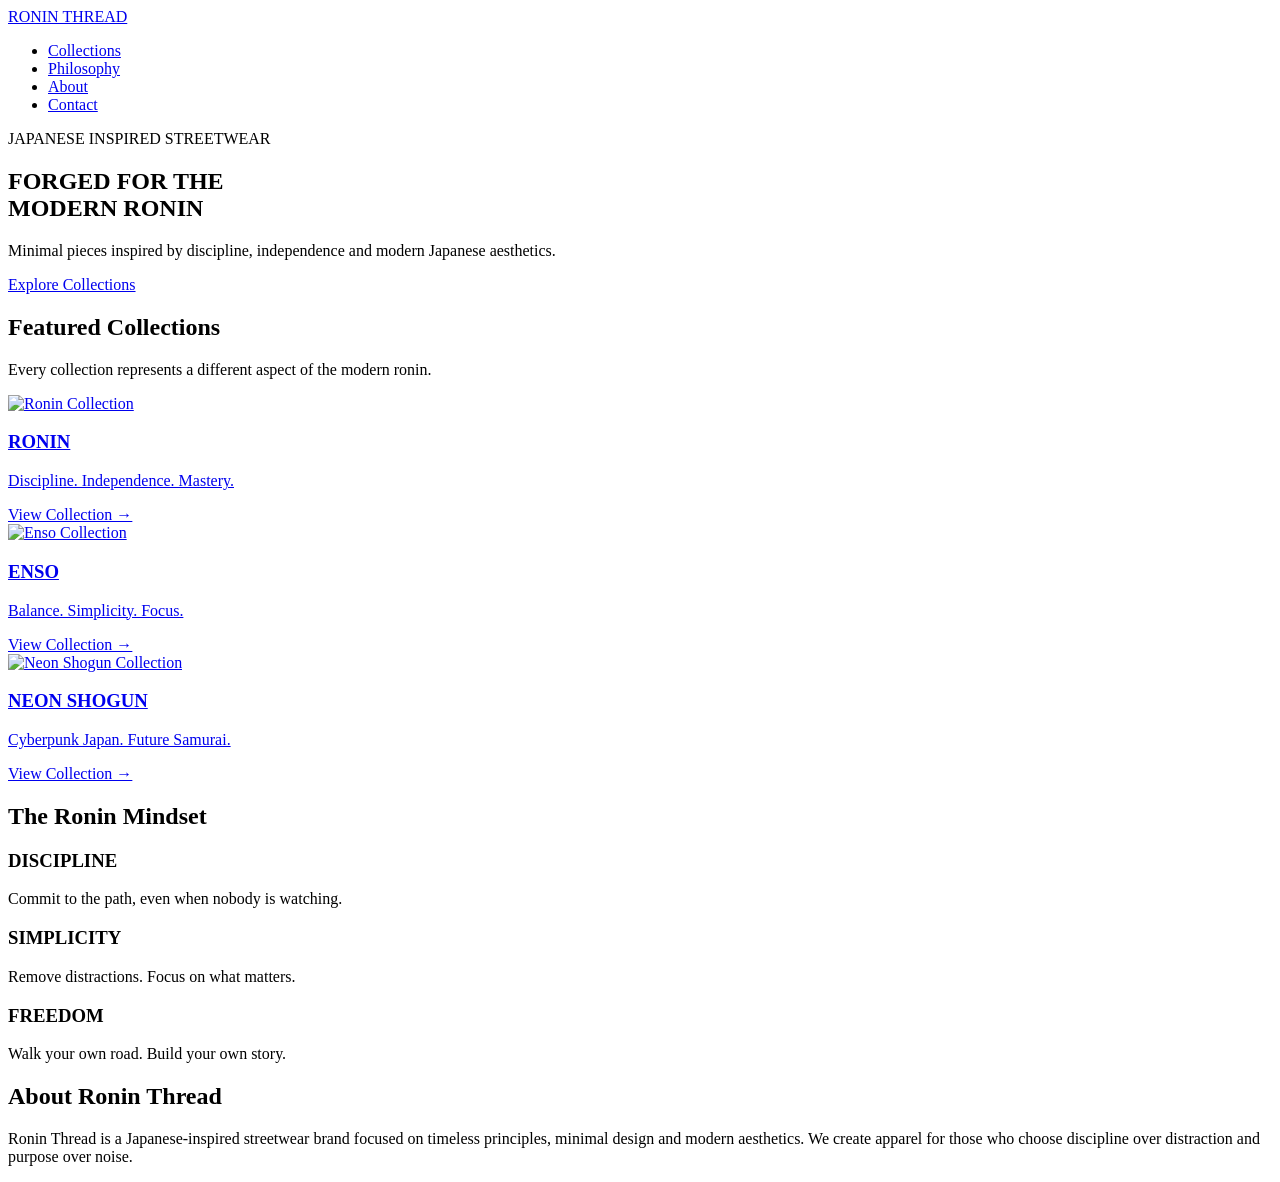
==== index.html @ 69676d1a "Upload : index.html uploaded" ====
<!DOCTYPE html>
<html lang="en">

<head>
    <meta charset="UTF-8">
    <meta name="viewport" content="width=device-width, initial-scale=1.0">

    <!-- Primary SEO -->
    <title>Ronin Thread | Forged For The Modern Ronin</title>
    <meta name="description" content="Premium Japanese-inspired streetwear built around discipline, simplicity, resilience and modern minimalism.">

    <!-- Favicon -->
    <link rel="icon" type="image/svg+xml" href="images/home/favicon.svg">

    <!-- Open Graph -->
    <meta property="og:title" content="Ronin Thread | Forged For The Modern Ronin">
    <meta property="og:description" content="Premium Japanese-inspired streetwear inspired by discipline, self-mastery and modern minimalism.">
    <meta property="og:image" content="images/home/og_image.png">
    <meta property="og:type" content="website">

    <!-- Theme Color -->
    <meta name="theme-color" content="#000000">

    <!-- CSS -->
    <link rel="stylesheet" href="css/style.css">

    <!-- Preload -->
    <link rel="preload" href="images/home/ronin-cover.webp" as="image">
    <link rel="preload" href="images/home/enso-cover.webp" as="image">
    <link rel="preload" href="images/home/neon-cover.webp" as="image">
</head>

<body>

    <!-- NAVBAR -->

    <header>

        <nav class="navbar">

            <a href="index.html" class="logo">

                <div class="enso"></div>

                <span>RONIN THREAD</span>

            </a>

            <ul class="nav-links">

                <li>
                    <a href="#collections">Collections</a>
                </li>

                <li>
                    <a href="#philosophy">Philosophy</a>
                </li>

                <li>
                    <a href="#about">About</a>
                </li>

                <li>
                    <a href="#contact">Contact</a>
                </li>

            </ul>

        </nav>

    </header>

    <!-- HERO -->

    <section class="hero">

        <div class="hero-content">

            <p class="hero-tag">
                JAPANESE INSPIRED STREETWEAR
            </p>

            <h1>
                FORGED FOR THE<br>
                MODERN RONIN
            </h1>

            <p class="hero-description">

                Minimal pieces inspired by discipline,
                independence and modern Japanese aesthetics.

            </p>

            <a href="#collections" class="cta-btn">

                Explore Collections

            </a>

        </div>

    </section>

    <!-- COLLECTIONS -->

    <section id="collections" class="collections-section reveal">

        <div class="section-header">

            <h2>Featured Collections</h2>

            <p>
                Every collection represents a different aspect
                of the modern ronin.
            </p>

        </div>

        <div class="collection-grid">

            <!-- RONIN -->

            <a href="collection.html?id=ronin" class="collection-card">

                <img src="images/home/ronin-cover.webp" alt="Ronin Collection">

                <div class="collection-content">

                    <h3>RONIN</h3>

                    <p>
                        Discipline. Independence. Mastery.
                    </p>

                    <span>
                        View Collection →
                    </span>

                </div>

            </a>

            <!-- ENSO -->

            <a href="collection.html?id=enso" class="collection-card">

                <img src="images/home/enso-cover.webp" alt="Enso Collection">

                <div class="collection-content">

                    <h3>ENSO</h3>

                    <p>
                        Balance. Simplicity. Focus.
                    </p>

                    <span>
                        View Collection →
                    </span>

                </div>

            </a>

            <!-- NEON SHOGUN -->

            <a href="collection.html?id=neon-shogun" class="collection-card">

                <img src="images/home/neon-cover.webp" alt="Neon Shogun Collection">

                <div class="collection-content">

                    <h3>NEON SHOGUN</h3>

                    <p>
                        Cyberpunk Japan. Future Samurai.
                    </p>

                    <span>
                        View Collection →
                    </span>

                </div>

            </a>

        </div>

    </section>

    <!-- PHILOSOPHY -->

    <section id="philosophy" class="philosophy-section reveal">

        <div class="section-header">

            <h2>The Ronin Mindset</h2>

        </div>

        <div class="philosophy-grid">

            <div class="philosophy-card">

                <h3>DISCIPLINE</h3>

                <p>
                    Commit to the path,
                    even when nobody is watching.
                </p>

            </div>

            <div class="philosophy-card">

                <h3>SIMPLICITY</h3>

                <p>
                    Remove distractions.
                    Focus on what matters.
                </p>

            </div>

            <div class="philosophy-card">

                <h3>FREEDOM</h3>

                <p>
                    Walk your own road.
                    Build your own story.
                </p>

            </div>

        </div>

    </section>

    <!-- ABOUT -->

    <section id="about" class="about-section reveal">

        <div class="section-header">

            <h2>About Ronin Thread</h2>

        </div>

        <p class="about-text">

            Ronin Thread is a Japanese-inspired streetwear brand
            focused on timeless principles, minimal design and
            modern aesthetics.

            We create apparel for those who choose discipline
            over distraction and purpose over noise.

        </p>

    </section>

    <script src="js/load-footer.js"></script>
    <div id="footer"></div>
    <script src="js/scroll-reveal.js"></script>
</body>

</html>
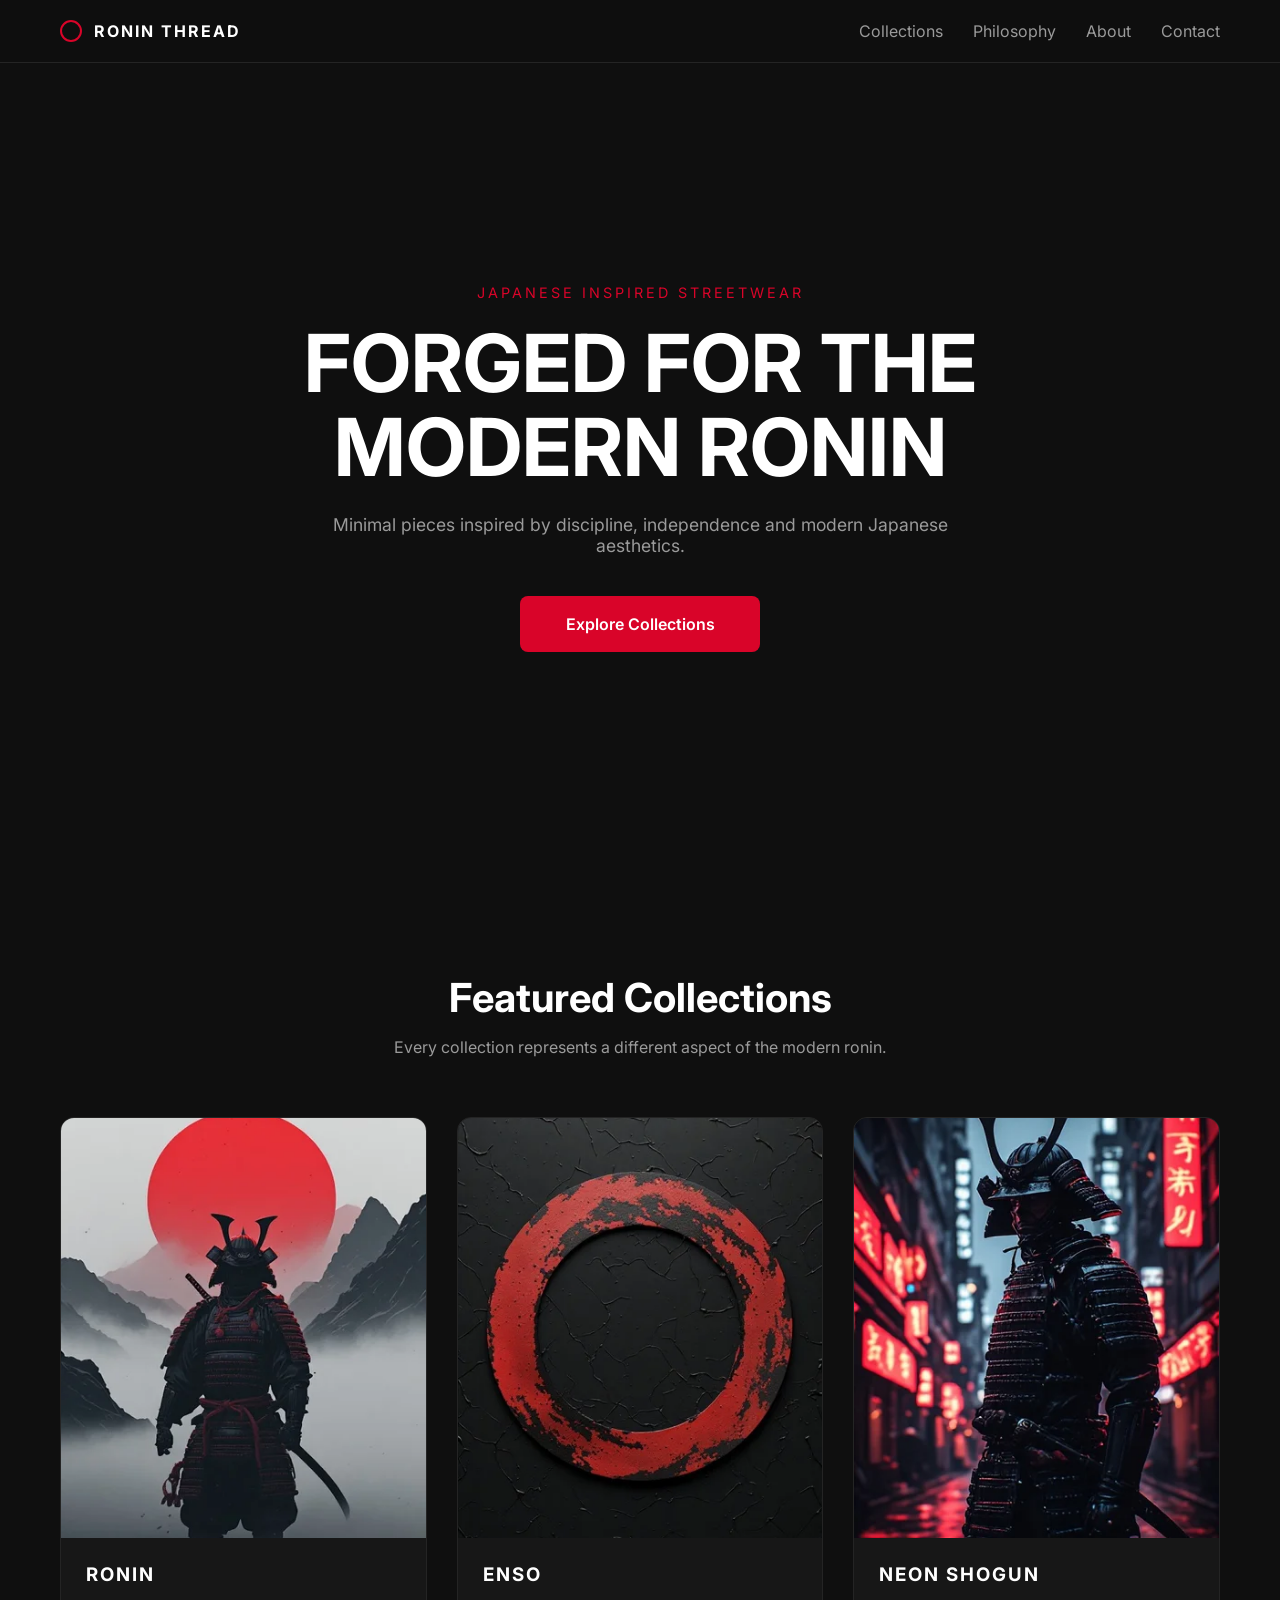
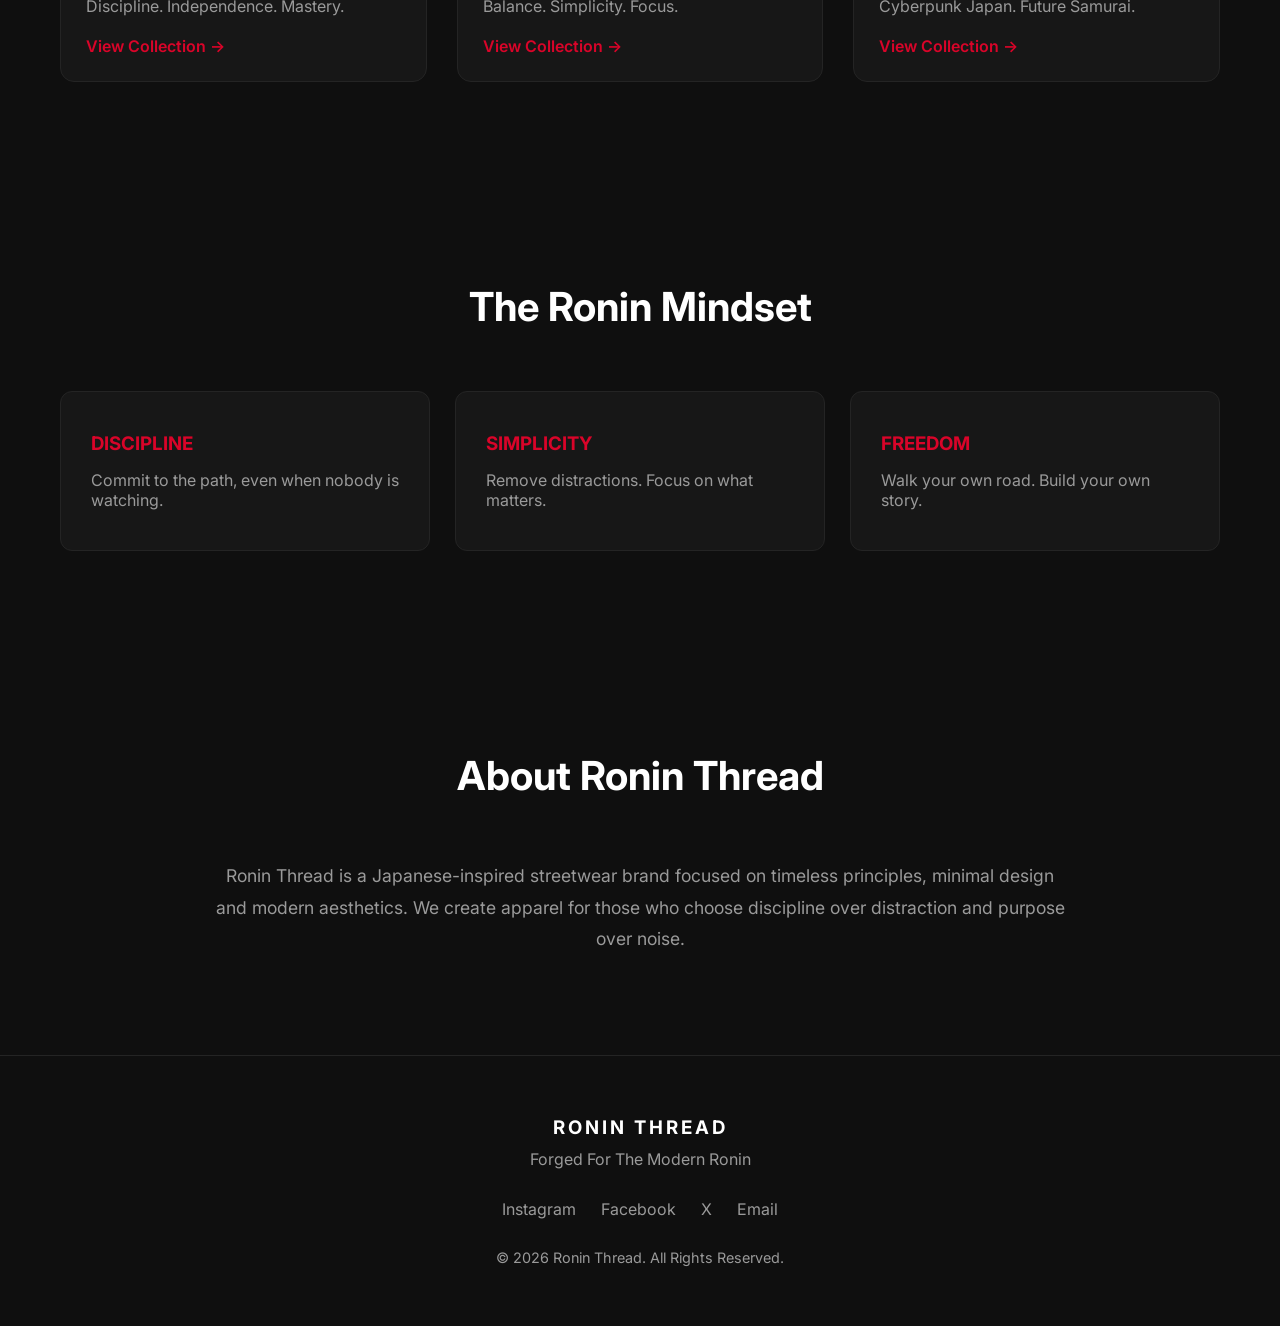
==== commit 5335132e: "Feat : Canonical URLs & Meta Tags" ====
--- a/index.html
+++ b/index.html
@@ -8,6 +8,8 @@
     <!-- Primary SEO -->
     <title>Ronin Thread | Forged For The Modern Ronin</title>
     <meta name="description" content="Premium Japanese-inspired streetwear built around discipline, simplicity, resilience and modern minimalism.">
+    <link rel="canonical" href="https://ronin-thread.vercel.app/">
+    <meta name="robots" content="index, follow">
 
     <!-- Favicon -->
     <link rel="icon" type="image/svg+xml" href="images/home/favicon.svg">
@@ -15,8 +17,14 @@
     <!-- Open Graph -->
     <meta property="og:title" content="Ronin Thread | Forged For The Modern Ronin">
     <meta property="og:description" content="Premium Japanese-inspired streetwear inspired by discipline, self-mastery and modern minimalism.">
-    <meta property="og:image" content="images/home/og_image.png">
+    <meta property="og:image" content="https://ronin-thread.vercel.app/images/home/og_image.webp">
     <meta property="og:type" content="website">
+
+    <!-- Twitter / X -->
+    <meta name="twitter:card" content="summary_large_image">
+    <meta name="twitter:title" content="Ronin Thread | Forged for the Modern Ronin">
+    <meta name="twitter:description" content="Explore premium Japanese-inspired streetwear collections by Ronin Thread.">
+    <meta name="twitter:image" content="https://ronin-thread.vercel.app/images/home/og_image.webp">
 
     <!-- Theme Color -->
     <meta name="theme-color" content="#000000">
--- a/css/style.css
+++ b/css/style.css
@@ -0,0 +1,909 @@
+/* =========================
+   GOOGLE FONT
+========================= */
+
+@import url('https://fonts.googleapis.com/css2?family=Inter:wght@300;400;500;600;700;800&display=swap');
+
+/* =========================
+   RESET
+========================= */
+
+*{
+    margin:0;
+    padding:0;
+    box-sizing:border-box;
+}
+
+html{
+    scroll-behavior:smooth;
+}
+
+body{
+    font-family:'Inter',sans-serif;
+    background:#0f0f0f;
+    color:#ffffff;
+    overflow-x:hidden;
+    animation:
+    fadeIn 0.4s ease;
+}
+
+@keyframes fadeIn{
+
+    from{
+
+        opacity:0;
+    }
+
+    to{
+
+        opacity:1;
+    }
+}
+
+/* =========================
+   VARIABLES
+========================= */
+
+:root{
+
+    --bg:#0f0f0f;
+
+    --card:#171717;
+
+    --text:#ffffff;
+
+    --muted:#9a9a9a;
+
+    --accent:#d90429;
+
+    --border:#242424;
+
+    --max-width:1200px;
+}
+
+/* =========================
+   GLOBAL
+========================= */
+
+a{
+    text-decoration:none;
+    color:inherit;
+}
+
+img{
+    width:100%;
+    display:block;
+}
+
+.section-header{
+    text-align:center;
+    margin-bottom:60px;
+}
+
+.section-header h2{
+
+    font-size:2.5rem;
+
+    margin-bottom:15px;
+}
+
+.section-header p{
+
+    color:var(--muted);
+
+    max-width:650px;
+
+    margin:auto;
+}
+
+/* =========================
+   NAVBAR
+========================= */
+
+header{
+
+    position:sticky;
+
+    top:0;
+
+    z-index:1000;
+
+    background:rgba(15,15,15,.95);
+
+    backdrop-filter:blur(10px);
+
+    border-bottom:1px solid var(--border);
+}
+
+.navbar{
+
+    max-width:var(--max-width);
+
+    margin:auto;
+
+    display:flex;
+
+    justify-content:space-between;
+
+    align-items:center;
+
+    padding:20px;
+}
+
+.logo{
+
+    display:flex;
+
+    align-items:center;
+
+    gap:12px;
+
+    font-weight:700;
+
+    letter-spacing:2px;
+}
+
+.enso{
+
+    width:22px;
+
+    height:22px;
+
+    border:2px solid var(--accent);
+
+    border-radius:50%;
+}
+
+.nav-links{
+
+    display:flex;
+
+    list-style:none;
+
+    gap:30px;
+}
+
+.nav-links a{
+
+    color:var(--muted);
+
+    transition:.3s;
+}
+
+.nav-links a:hover{
+
+    color:white;
+}
+
+/* =========================
+   HERO
+========================= */
+
+.hero{
+
+    min-height:90vh;
+
+    display:flex;
+
+    justify-content:center;
+
+    align-items:center;
+
+    text-align:center;
+
+    padding:40px 20px;
+}
+
+.hero-content{
+
+    max-width:900px;
+}
+
+.hero-tag{
+
+    color:var(--accent);
+
+    letter-spacing:3px;
+
+    margin-bottom:20px;
+
+    font-size:.9rem;
+}
+
+.hero h1{
+
+    font-size:5rem;
+
+    line-height:1.05;
+
+    margin-bottom:25px;
+}
+
+.hero-description{
+
+    color:var(--muted);
+
+    font-size:1.1rem;
+
+    max-width:650px;
+
+    margin:0 auto 40px;
+}
+
+/* =========================
+   CTA BUTTON
+========================= */
+
+.cta-btn{
+
+    display:inline-flex;
+
+    align-items:center;
+
+    justify-content:center;
+
+    min-width:240px;
+
+    padding:18px 36px;
+
+    background:var(--accent);
+
+    color:white;
+
+    font-weight:600;
+
+    border-radius:8px;
+
+    transition:.3s;
+
+    position:relative;
+
+    overflow:hidden;
+}
+
+.cta-btn::before{
+
+    content:"";
+
+    position:absolute;
+
+    top:0;
+
+    left:-100%;
+
+    width:100%;
+
+    height:100%;
+
+    background:
+
+    linear-gradient(
+        90deg,
+        transparent,
+        rgba(255,255,255,.2),
+        transparent
+    );
+
+    transition:.6s;
+}
+
+.cta-btn:hover::before{
+
+    left:100%;
+}
+
+.cta-btn:hover{
+
+    transform:translateY(-3px);
+
+    box-shadow:
+    0 12px 25px rgba(217,4,41,.3);
+}
+
+/* =========================
+   COLLECTIONS
+========================= */
+
+.collections-section{
+
+    max-width:var(--max-width);
+
+    margin:auto;
+
+    padding:100px 20px;
+}
+
+.collection-grid{
+
+    display:grid;
+
+    grid-template-columns:
+    repeat(auto-fit,minmax(320px,1fr));
+
+    gap:30px;
+}
+
+.collection-card{
+
+    background:var(--card);
+
+    border:1px solid var(--border);
+
+    border-radius:14px;
+
+    overflow:hidden;
+
+    transition:
+    transform .35s ease,
+    box-shadow .35s ease;
+}
+
+.collection-card:hover{
+
+    transform:translateY(-8px);
+
+    box-shadow:
+    0 20px 40px rgba(0, 0, 0, 0.25),
+    0 0 30px rgba(214,40,40,.27);
+}
+
+.collection-card img{
+
+    height:420px;
+
+    object-fit:cover;
+}
+
+.collection-content{
+
+    padding:25px;
+}
+
+.collection-content h3{
+
+    margin-bottom:10px;
+
+    letter-spacing:2px;
+}
+
+.collection-content p{
+
+    color:var(--muted);
+
+    margin-bottom:20px;
+}
+
+.collection-content span{
+
+    color:var(--accent);
+
+    font-weight:600;
+}
+
+/* =========================
+   PHILOSOPHY
+========================= */
+
+.philosophy-section{
+
+    max-width:var(--max-width);
+
+    margin:auto;
+
+    padding:100px 20px;
+}
+
+.philosophy-grid{
+
+    display:grid;
+
+    grid-template-columns:
+    repeat(auto-fit,minmax(250px,1fr));
+
+    gap:25px;
+}
+
+.philosophy-card{
+
+    background:var(--card);
+
+    border:1px solid var(--border);
+
+    padding:40px 30px;
+
+    border-radius:12px;
+
+    transition:
+    transform .35s ease,
+    box-shadow .35s ease;
+}
+
+.philosophy-card:hover{
+    transform:translateY(-8px);
+
+    box-shadow:
+    0 20px 40px rgba(0, 0, 0, 0.25),
+    0 0 30px rgba(214,40,40,.2);
+}
+
+.philosophy-card h3{
+
+    margin-bottom:15px;
+
+    color:var(--accent);
+}
+
+.philosophy-card p{
+
+    color:var(--muted);
+}
+
+/* =========================
+   ABOUT
+========================= */
+
+.about-section{
+
+    max-width:900px;
+
+    margin:auto;
+
+    padding:100px 20px;
+
+    text-align:center;
+}
+
+.about-text{
+
+    color:var(--muted);
+
+    font-size:1.1rem;
+
+    line-height:1.8;
+}
+
+/* =========================
+   FOOTER
+========================= */
+
+footer{
+
+    border-top:1px solid var(--border);
+
+    text-align:center;
+
+    padding:60px 20px;
+}
+
+footer h3{
+
+    letter-spacing:3px;
+
+    margin-bottom:10px;
+}
+
+footer p{
+
+    color:var(--muted);
+}
+
+.footer-links{
+
+    margin:30px 0;
+
+    display:flex;
+
+    justify-content:center;
+
+    gap:25px;
+
+    flex-wrap: wrap;
+}
+
+.footer-links a{
+
+    color:var(--muted);
+
+    transition:.3s;
+}
+
+.footer-links a:hover{
+
+    color:var(--accent);
+
+    transform:translateY(-2px);
+}
+
+.copyright{
+
+    font-size:.9rem;
+}
+
+/* =========================
+   MOBILE
+========================= */
+
+@media(max-width:768px){
+
+    .navbar{
+
+        flex-direction:column;
+
+        gap:20px;
+    }
+
+    .nav-links{
+
+        gap:15px;
+    }
+
+    .hero h1{
+
+        font-size:3rem;
+    }
+
+    .section-header h2{
+
+        font-size:2rem;
+    }
+
+    .collection-card img{
+
+        height:320px;
+    }
+
+
+}
+
+/* =========================
+   COLLECTION PAGE
+========================= */
+
+.collection-hero{
+
+    max-width:900px;
+
+    margin:auto;
+
+    text-align:center;
+
+    padding:100px 20px 60px;
+}
+
+.collection-hero p{
+
+    color:var(--muted);
+}
+
+.collection-hero h1{
+
+    font-size:4rem;
+
+    margin:20px 0;
+}
+
+.collection-products{
+
+    max-width:1200px;
+
+    margin:auto;
+
+    padding:40px 20px 100px;
+}
+
+.products-grid{
+    display:grid;
+    grid-template-columns:repeat(4,1fr);
+    gap:25px;
+}
+
+.product-card{
+    border-radius:14px;
+    overflow:hidden;
+    transition:
+    transform .35s ease,
+    box-shadow .35s ease;
+}
+
+.product-card img{
+    width: 100%;
+    height:320px;
+    object-fit:cover;
+}
+
+.product-card:hover{
+
+    transform:translateY(-8px);
+}
+
+
+.product-info{
+
+    padding:20px;
+}
+
+.product-info h3{
+
+    margin-bottom:15px;
+}
+
+.product-link{
+
+    color:var(--accent);
+
+    font-weight:600;
+}
+
+@media(max-width:768px){
+
+    .collection-hero h1{
+
+        font-size:2.7rem;
+    }
+
+}
+
+@media(max-width:1200px){
+    .products-grid{
+        grid-template-columns:repeat(2,1fr);
+    }
+}
+
+@media (max-width: 768px) {
+
+    .products-grid {
+
+        grid-template-columns: 1fr !important;
+    }
+
+    .product-card {
+
+        width: 100%;
+    }
+}
+
+/* =========================
+   PRODUCT PAGE
+========================= */
+
+.product-page{
+
+    max-width:1200px;
+
+    margin:auto;
+
+    padding:100px 20px;
+}
+
+.product-layout{
+
+    display:grid;
+
+    grid-template-columns:
+    1fr 1fr;
+
+    gap:60px;
+
+    align-items:center;
+}
+
+.product-image img{
+
+    width:100%;
+
+    max-height: 550px;
+
+    object-fit: contain;
+
+    border-radius:20px;
+
+    display:block;
+
+    transition: transform .5s ease;
+
+}
+
+.product-image:hover img{
+
+    transform:scale(1.04);
+}
+
+.product-collection{
+
+    color:var(--accent);
+
+    letter-spacing:2px;
+
+    text-transform:uppercase;
+
+    margin-bottom:15px;
+}
+
+.product-details h1{
+
+    font-size:3rem;
+
+    margin-bottom:25px;
+}
+
+.product-description{
+
+    color:var(--muted);
+
+    line-height:1.8;
+
+    margin-bottom:40px;
+}
+
+@media(max-width:900px){
+
+    .product-layout{
+
+        grid-template-columns:1fr;
+
+        gap:40px;
+    }
+
+    .product-details h1{
+
+        font-size:2.2rem;
+    }
+
+}
+
+.back-link{
+
+    display:inline-block;
+
+    margin-bottom:40px;
+
+    color:var(--muted);
+
+    font-size:.95rem;
+
+    transition:.3s;
+}
+
+.back-link:hover{
+
+    color:white;
+}
+
+.product-image{
+
+    max-width: 450px;
+    margin: auto;
+    position:relative;
+    overflow:hidden;
+    border-radius:20px;
+
+}
+
+.slider-btn{
+
+    position:absolute;
+
+    top:50%;
+
+    transform:translateY(-50%);
+
+    width:45px;
+
+    height:45px;
+
+    border:none;
+
+    border-radius:50%;
+
+    background:rgba(0,0,0,.6);
+
+    color:white;
+
+    cursor:pointer;
+
+    font-size:1.2rem;
+
+    z-index:10;
+
+    transition:.25s;
+}
+
+.slider-btn:hover{
+
+    background:var(--accent);
+    transform:
+    translateY(-50%)
+    scale(1.1);
+}
+
+.left{
+
+    left:15px;
+}
+
+.right{
+
+    right:15px;
+}
+
+.product-image img{
+
+    width:100%;
+
+    border-radius:20px;
+
+    display:block;
+
+    transition:opacity .4s ease;
+
+}
+
+.fade-out{
+
+    opacity:0;
+}
+
+/* =========================
+   SLIDER DOTS
+========================= */
+
+.slider-dots{
+
+    display:flex;
+
+    justify-content:center;
+
+    gap:10px;
+
+    margin-top:20px;
+}
+
+.dot{
+
+    width:10px;
+
+    height:10px;
+
+    border-radius:50%;
+
+    background:#555;
+
+    transition:.3s;
+}
+
+.dot.active{
+
+    background:var(--accent);
+
+    transform:scale(1.2);
+
+    width: 20px;
+
+    border-radius: 999px;
+}
+
+/* =========================
+   SCROLL REVEAL
+========================= */
+
+.reveal{
+
+    opacity:0;
+
+    transform:translateY(60px);
+
+    transition:
+        opacity .8s ease,
+        transform .8s ease;
+}
+
+.reveal.show{
+
+    opacity:1;
+
+    transform:translateY(0);
+}
+
+#productDescription {
+    white-space: pre-line;
+}
